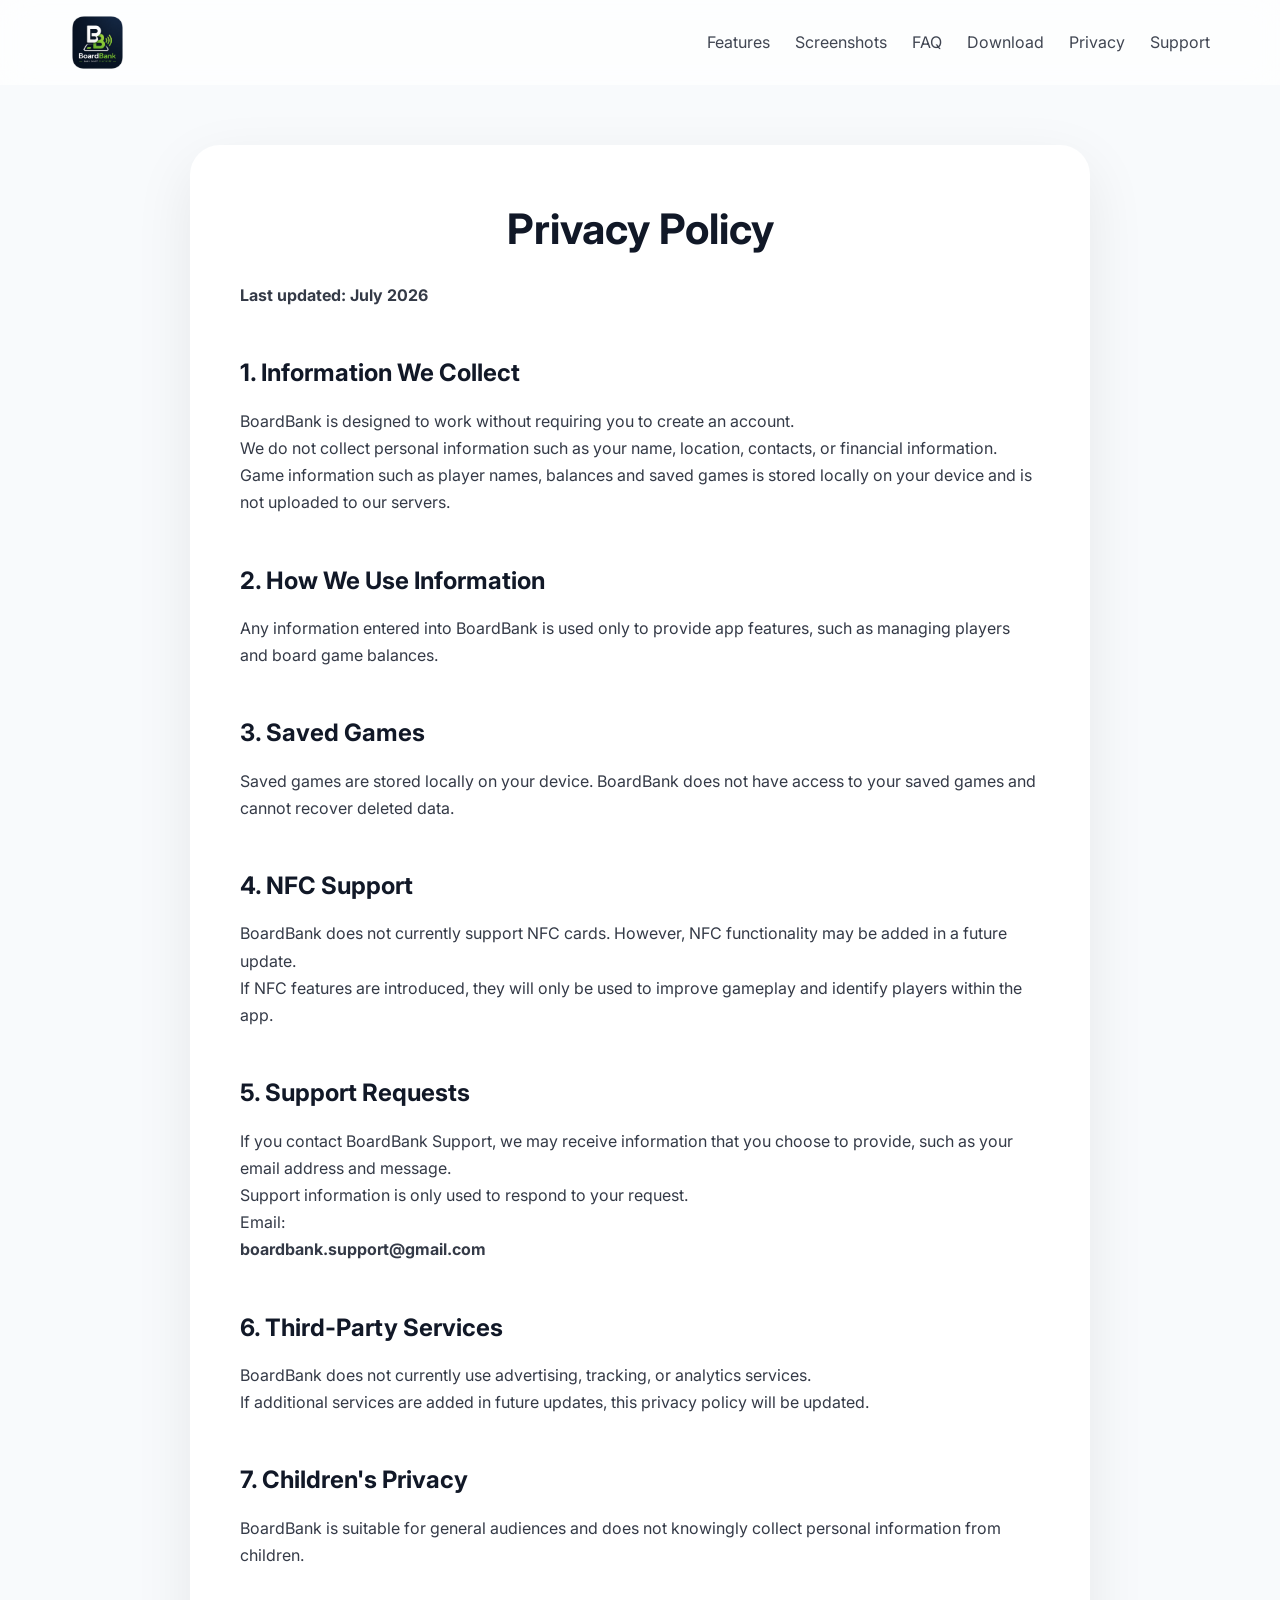
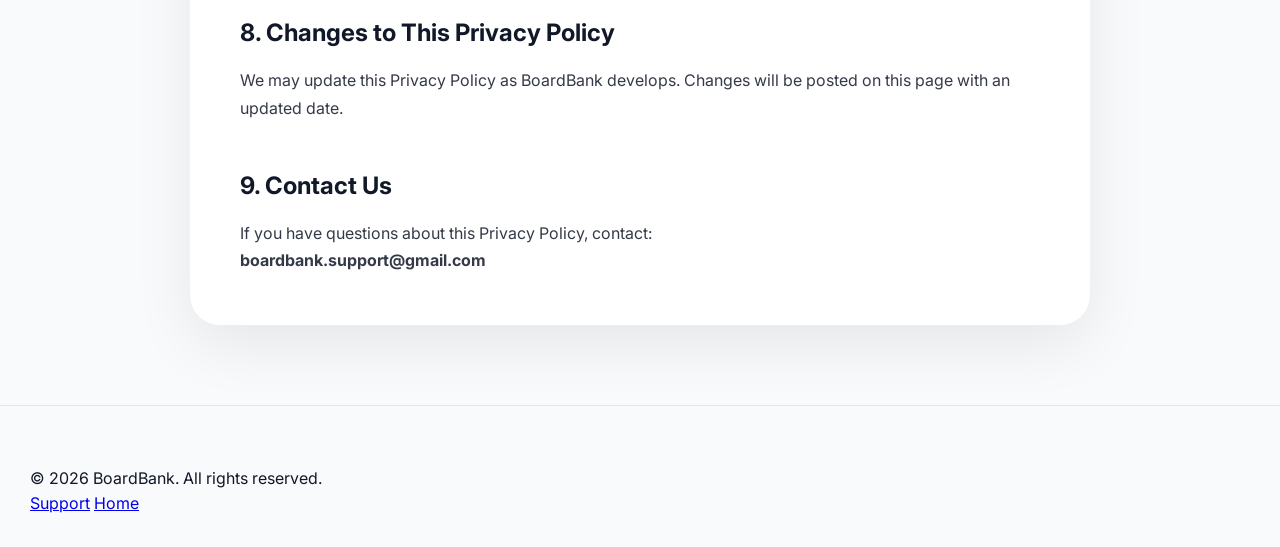
==== privacy.html @ 0665ed44 "Clean and optimise website CSS" ====
<!DOCTYPE html>
<html lang="en">

<head>

    <meta charset="UTF-8">
    <meta name="viewport" content="width=device-width, initial-scale=1.0">

    <title>Privacy Policy • BoardBank</title>

    <link rel="icon" type="image/png" href="Images/favicon.png">

    <link rel="stylesheet" href="styles.css">

    <link rel="preconnect" href="https://fonts.googleapis.com">
    <link href="https://fonts.googleapis.com/css2?family=Inter:wght@400;500;600;700;800&display=swap" rel="stylesheet">

</head>


<body>


<header>

<nav class="navbar">

<div class="logo">

<a href="index.html">
<img src="Images/logo.png" alt="BoardBank Logo">
</a>

</div>


<div class="nav-links">

    <a href="#features">Features</a>

    <a href="#screenshots">Screenshots</a>

    <a href="#faq">FAQ</a>

    <a href="#download">Download</a>

    <a href="privacy.html">Privacy</a>

    <a href="support.html">Support</a>

</div>

</nav>

</header>



<section class="legal-page">


<h1>Privacy Policy</h1>

<p>
<strong>Last updated: July 2026</strong>
</p>


<h2>1. Information We Collect</h2>

<p>
BoardBank is designed to work without requiring you to create an account.
</p>

<p>
We do not collect personal information such as your name, location, contacts, or financial information.
</p>

<p>
Game information such as player names, balances and saved games is stored locally on your device and is not uploaded to our servers.
</p>



<h2>2. How We Use Information</h2>

<p>
Any information entered into BoardBank is used only to provide app features, such as managing players and board game balances.
</p>



<h2>3. Saved Games</h2>

<p>
Saved games are stored locally on your device. BoardBank does not have access to your saved games and cannot recover deleted data.
</p>



<h2>4. NFC Support</h2>

<p>
BoardBank does not currently support NFC cards. However, NFC functionality may be added in a future update.
</p>

<p>
If NFC features are introduced, they will only be used to improve gameplay and identify players within the app.
</p>



<h2>5. Support Requests</h2>

<p>
If you contact BoardBank Support, we may receive information that you choose to provide, such as your email address and message.
</p>

<p>
Support information is only used to respond to your request.
</p>

<p>
Email:
<br>
<strong>boardbank.support@gmail.com</strong>
</p>



<h2>6. Third-Party Services</h2>

<p>
BoardBank does not currently use advertising, tracking, or analytics services.
</p>

<p>
If additional services are added in future updates, this privacy policy will be updated.
</p>



<h2>7. Children's Privacy</h2>

<p>
BoardBank is suitable for general audiences and does not knowingly collect personal information from children.
</p>



<h2>8. Changes to This Privacy Policy</h2>

<p>
We may update this Privacy Policy as BoardBank develops. Changes will be posted on this page with an updated date.
</p>



<h2>9. Contact Us</h2>

<p>
If you have questions about this Privacy Policy, contact:
</p>

<p>
<strong>boardbank.support@gmail.com</strong>
</p>


</section>



<footer>

<p>
© 2026 BoardBank. All rights reserved.
</p>

<a href="support.html">Support</a>

<a href="index.html">Home</a>

</footer>



</body>

</html>
---- styles.css ----
/* ===================================
   BoardBank Website Styles
   =================================== */


/* ===================================
   Reset & Base
   =================================== */

* {
    box-sizing: border-box;
    margin: 0;
    padding: 0;
}


html {
    scroll-behavior: smooth;
}


body {

    font-family: "Inter", sans-serif;

    background: #f8fafc;

    color: #111827;

    line-height: 1.6;

}



/* ===================================
   Navigation
   =================================== */


header {

    position: sticky;

    top: 0;

    z-index: 10;

    backdrop-filter: blur(15px);

    background: rgba(255, 255, 255, 0.7);

}



.navbar {

    max-width: 1200px;

    margin: auto;

    padding: 20px 30px;

    height: 85px;

    display: flex;

    justify-content: space-between;

    align-items: center;

}



.logo img {

    height: 55px;

    width: auto;

    max-width: 180px;

    object-fit: contain;

    display: block;

    transition: transform 0.3s ease;

}



.logo img:hover {

    transform: scale(1.05);

}



.nav-links {

    display: flex;

    gap: 25px;

}



.nav-links a {

    text-decoration: none;

    color: inherit;

    opacity: 0.8;

    transition: opacity 0.2s ease;

}



.nav-links a:hover {

    opacity: 1;

}




/* ===================================
   Hero Section
   =================================== */


.hero {

    max-width: 1200px;

    margin: auto;

    padding: 100px 30px;

    display: flex;

    align-items: center;

    justify-content: space-between;

    gap: 60px;

}



.hero-text {

    max-width: 600px;

}



.hero h1 {

    font-size: clamp(40px, 6vw, 72px);

    line-height: 1.05;

    font-weight: 800;

}



.hero p {

    margin-top: 25px;

    font-size: 20px;

    opacity: 0.75;

}




/* ===================================
   Buttons
   =================================== */


.buttons {

    margin-top: 40px;

    display: flex;

    gap: 15px;

}



.button {

    padding: 14px 25px;

    border-radius: 999px;

    text-decoration: none;

    font-weight: 600;

    transition: 0.3s ease;

}



.primary {

    background: #00c853;

    color: white;

}



.primary:hover {

    transform: translateY(-3px);

}



.secondary {

    border: 1px solid #d1d5db;

    color: inherit;

}




/* ===================================
   App Screenshot Phone
   =================================== */


.phone {

    width: 280px;

    border-radius: 35px;

    overflow: hidden;

    box-shadow: 0 30px 80px rgba(0,0,0,0.25);

    animation: float 4s ease-in-out infinite;

}



.phone img {

    width: 100%;

    display: block;

    border-radius: 35px;

}



@keyframes float {

    0% {

        transform: translateY(0);

    }


    50% {

        transform: translateY(-15px);

    }


    100% {

        transform: translateY(0);

    }

}




/* ===================================
   General Sections
   =================================== */


section {

    max-width: 1200px;

    margin: auto;

    padding: 80px 30px;

}



section h2 {

    font-size: 42px;

    margin-bottom: 40px;

}




/* ===================================
   Feature Cards
   =================================== */


.feature-grid {

    display: grid;

    grid-template-columns: repeat(auto-fit, minmax(250px, 1fr));

    gap: 25px;

}



.card {

    padding: 30px;

    border-radius: 25px;

    background: white;

    color: #111827;

    transition: 0.3s ease;

}



.card:hover {

    transform: translateY(-5px);

}




/* ===================================
   Screenshot Gallery
   =================================== */


.screenshot-gallery {

    display: flex;

    gap: 30px;

    overflow-x: auto;

    padding: 10px 5px 30px;

    scroll-snap-type: x mandatory;

}



.screenshot-gallery::-webkit-scrollbar {

    height: 10px;

}



.screenshot-card {

    flex: 0 0 220px;

    scroll-snap-align: start;

    border-radius: 30px;

    overflow: hidden;

    box-shadow: 0 20px 50px rgba(0,0,0,0.15);

    transition: transform 0.3s ease;

}



.screenshot-card:hover {

    transform: translateY(-8px);

}



.screenshot-card img {

    width: 100%;

    display: block;

    border-radius: 30px;

}



.scroll-hint {

    opacity: 0.6;

    margin-bottom: 25px;

    font-size: 14px;

}




/* ===================================
   Download Section
   =================================== */


.download-section {

    text-align: center;

    padding-top: 100px;

    padding-bottom: 100px;

}



.download-buttons {

    display: flex;

    justify-content: center;

    gap: 20px;

    margin-top: 40px;

    flex-wrap: wrap;

}



.store-button {

    display: flex;

    align-items: center;

    gap: 15px;

    padding: 15px 25px;

    border-radius: 18px;

    background: #111827;

    color: white;

    text-decoration: none;

    min-width: 200px;

    transition: transform 0.3s ease;

}



.store-button:hover {

    transform: translateY(-5px);

}



.store-button small {

    display: block;

    font-size: 12px;

    opacity: 0.8;

}



.store-button strong {

    display: block;

    font-size: 20px;

}



.store-icon {

    font-size: 32px;

}


/* ===================================
   Support Form
   =================================== */


.support-form {

    display: flex;

    flex-direction: column;

    gap: 18px;

    max-width: 700px;

    margin-top: 40px;

}



.support-form input,
.support-form textarea {

    padding: 16px;

    border-radius: 15px;

    border: 1px solid #d1d5db;

    font-family: inherit;

    font-size: 16px;

}



.support-form textarea {

    resize: vertical;

    min-height: 180px;

}



.support-form button {

    width: fit-content;

    cursor: pointer;

    border: none;

}




/* ===================================
   Thank You Page
   =================================== */


.thanks-page {

    min-height: 75vh;

    display: flex;

    justify-content: center;

    align-items: center;

    padding: 40px;

}



.thanks-card {

    max-width: 600px;

    text-align: center;

    padding: 50px;

    border-radius: 30px;

    background: white;

    box-shadow: 0 20px 60px rgba(0,0,0,0.12);

}



.checkmark {

    width: 90px;

    height: 90px;

    margin: 0 auto 30px;

    border-radius: 50%;

    background: #00c853;

    color: white;

    font-size: 50px;

    display: flex;

    justify-content: center;

    align-items: center;

    animation: pop 0.5s ease;

}



.thanks-card h1 {

    margin-bottom: 20px;

}



.thanks-card p {

    margin-bottom: 35px;

    opacity: .8;

}



@keyframes pop {

    0% {

        transform: scale(.2);

        opacity: 0;

    }


    100% {

        transform: scale(1);

        opacity: 1;

    }

}




/* ===================================
   Privacy / Legal Pages
   =================================== */


.legal-page {

    max-width: 900px;

    margin: 60px auto;

    padding: 50px;

    background: white;

    border-radius: 30px;

    box-shadow: 0 20px 60px rgba(0,0,0,0.08);

}



.legal-page h1 {

    text-align: center;

    font-size: 42px;

    margin-bottom: 20px;

}



.legal-page h2 {

    margin-top: 45px;

    margin-bottom: 15px;

    font-size: 24px;

}



.legal-page p {

    line-height: 1.7;

    opacity: 0.85;

}




/* ===================================
   Footer
   =================================== */


footer {

    margin-top: 80px;

    padding: 60px 30px 30px;

    border-top: 1px solid rgba(0,0,0,0.08);

}



.footer-container {

    max-width: 1100px;

    margin: auto;

    display: grid;

    grid-template-columns: 2fr 1fr 1fr;

    gap: 50px;

}



.footer-brand img {

    height: 45px;

    width: auto;

    max-width: 160px;

    object-fit: contain;

}



.footer-brand p {

    margin-top: 15px;

    opacity: .7;

}



.footer-links,
.footer-contact {

    display: flex;

    flex-direction: column;

    gap: 12px;

}



.footer-links h3,
.footer-contact h3 {

    margin-bottom: 10px;

}



.footer-links a {

    color: inherit;

    text-decoration: none;

    opacity: .75;

}



.footer-links a:hover {

    opacity: 1;

}



.footer-contact p {

    opacity: .75;

}



.footer-bottom {

    max-width: 1100px;

    margin: 40px auto 0;

    padding-top: 25px;

    border-top: 1px solid rgba(0,0,0,0.08);

    text-align: center;

    opacity: .6;

}




/* ===================================
   Dark Mode
   =================================== */


@media (prefers-color-scheme: dark) {


    body {

        background: #0b1220;

        color: white;

    }



    header {

        background: rgba(11,18,32,0.7);

    }



    .card,
    .thanks-card,
    .legal-page {

        background: #161f2e;

        color: white;

    }



    .secondary {

        border-color: #374151;

        color: white;

    }



    .store-button {

        background: white;

        color: #111827;

    }


}




/* ===================================
   Mobile Optimisation
   =================================== */


@media (max-width:700px) {


    .navbar {

        padding: 15px 20px;

        height: auto;

        flex-direction: column;

        gap: 15px;

    }



    .nav-links {

        gap: 15px;

        flex-wrap: wrap;

        justify-content: center;

        font-size: 14px;

    }



    .logo img {

        height: 45px;

    }



    .hero {

        flex-direction: column;

        text-align: center;

        padding: 60px 20px;

        gap: 40px;

    }



    .hero h1 {

        font-size: 42px;

    }



    .hero p {

        font-size: 18px;

    }



    .buttons {

        flex-direction: column;

        align-items: center;

    }



    .button {

        width: 100%;

        max-width: 300px;

        text-align: center;

    }



    section {

        padding: 60px 20px;

    }



    section h2 {

        font-size: 32px;

        text-align: center;

    }



    .feature-grid {

        grid-template-columns: 1fr;

    }



    .card {

        padding: 25px;

    }



    .screenshot-card {

        flex: 0 0 230px;

    }



    .store-button {

        width: 100%;

        max-width: 300px;

    }



    .footer-container {

        grid-template-columns: 1fr;

        text-align: center;

    }



    .footer-brand img {

        margin: auto;

    }



    .legal-page {

        margin: 30px 20px;

        padding: 30px 25px;

        border-radius: 20px;

    }



    .legal-page h1 {

        font-size: 34px;

    }



    .legal-page h2 {

        font-size: 21px;

    }


}
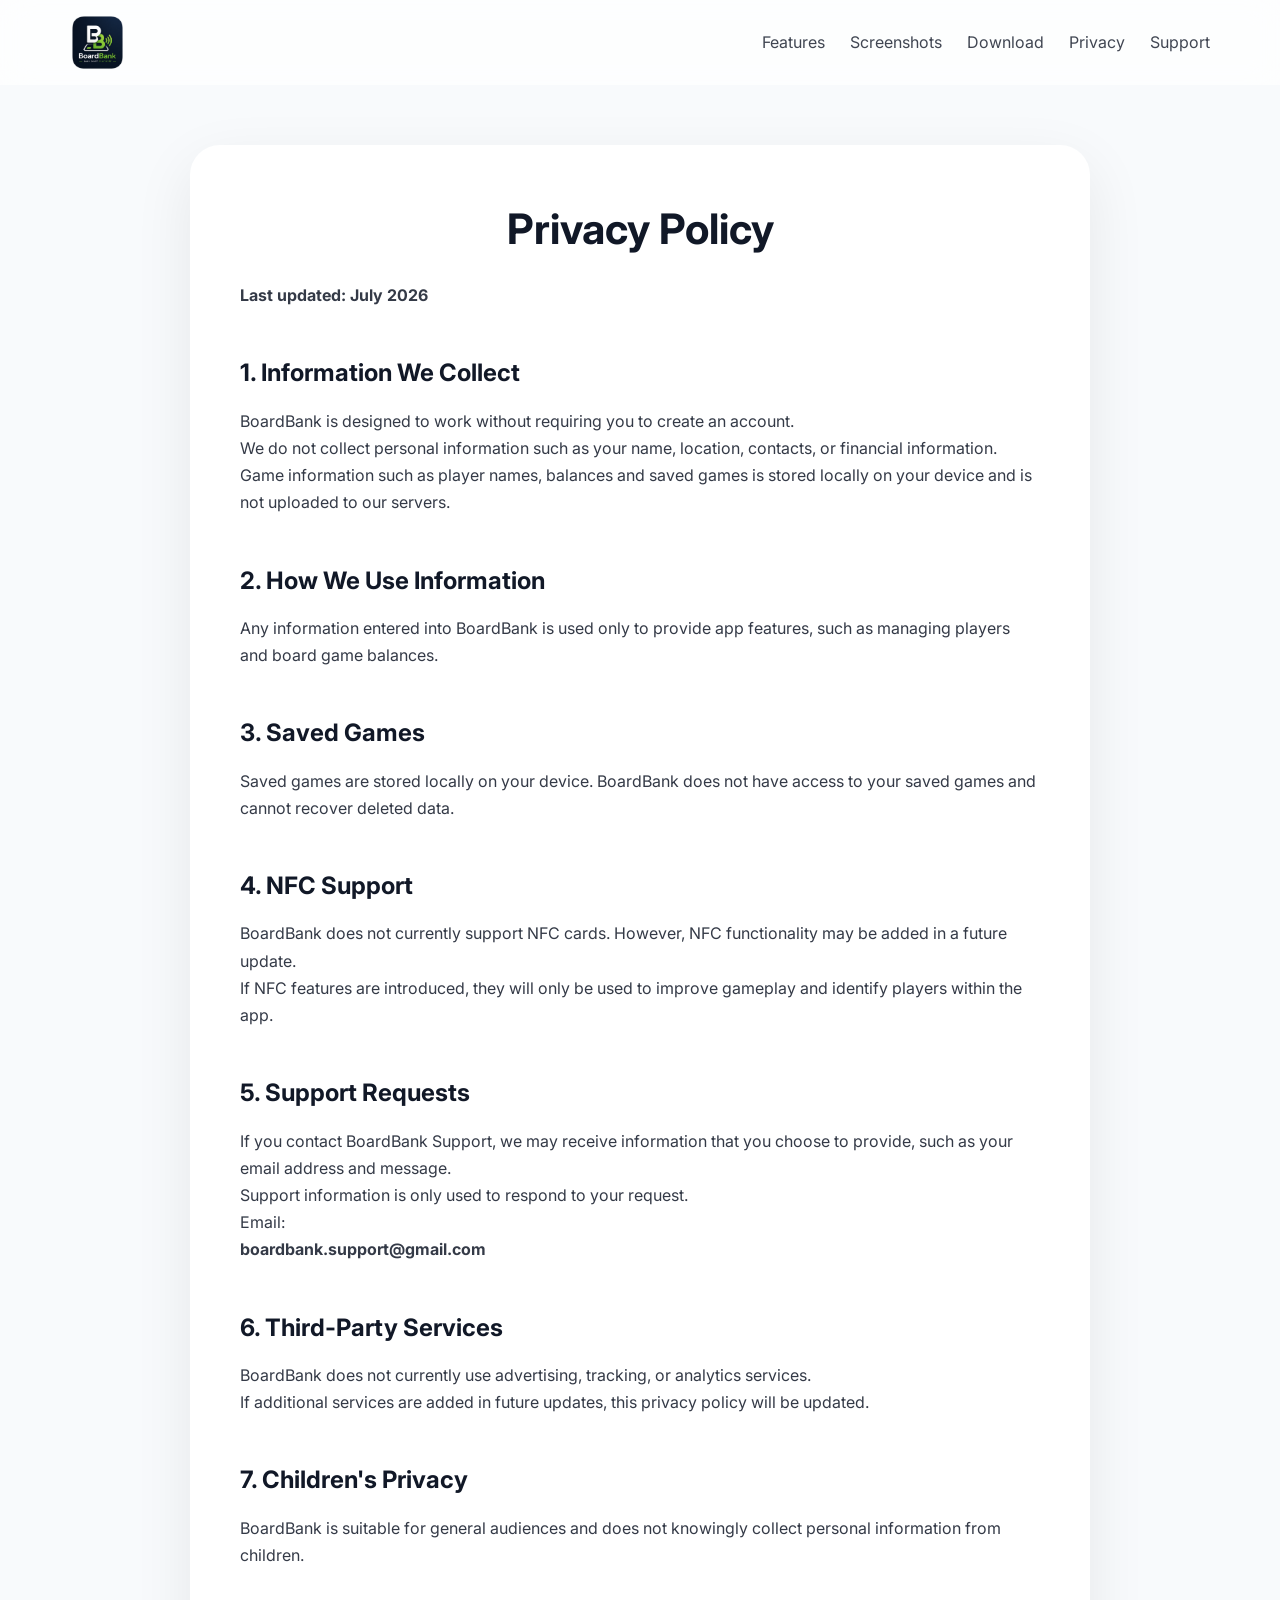
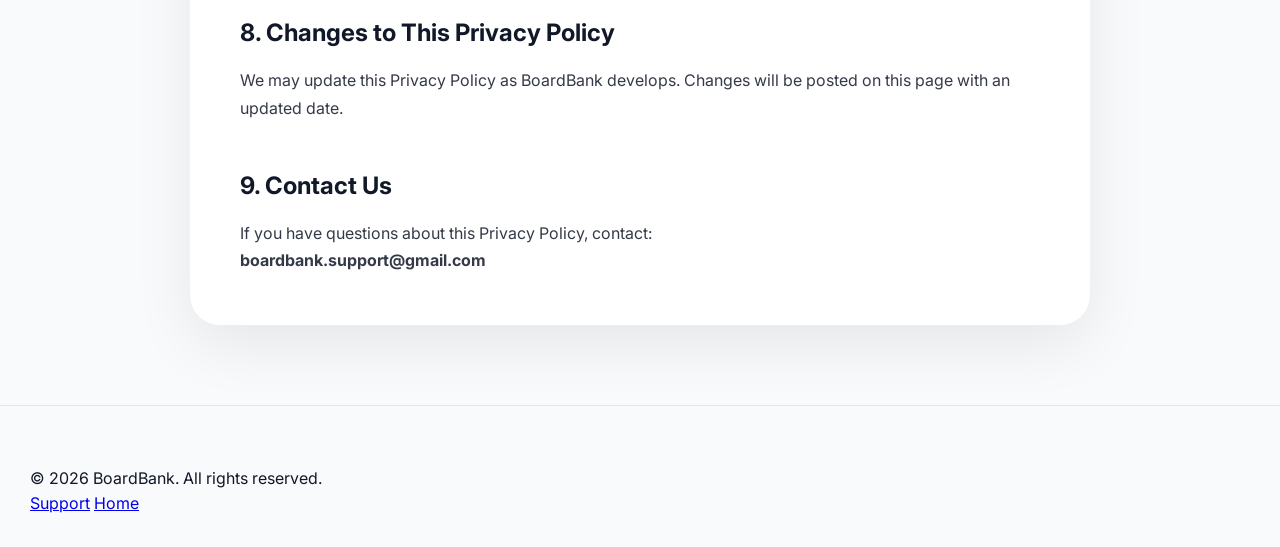
==== commit fa3a53e4: "Fix navigation bar" ====
--- a/privacy.html
+++ b/privacy.html
@@ -36,17 +36,11 @@
 
 <div class="nav-links">
 
-    <a href="#features">Features</a>
-
-    <a href="#screenshots">Screenshots</a>
-
-    <a href="#faq">FAQ</a>
-
-    <a href="#download">Download</a>
-
-    <a href="privacy.html">Privacy</a>
-
-    <a href="support.html">Support</a>
+<a href="index.html#features">Features</a>
+<a href="index.html#screenshots">Screenshots</a>
+<a href="index.html#download">Download</a>
+<a href="privacy.html">Privacy</a>
+<a href="support.html">Support</a>
 
 </div>
 
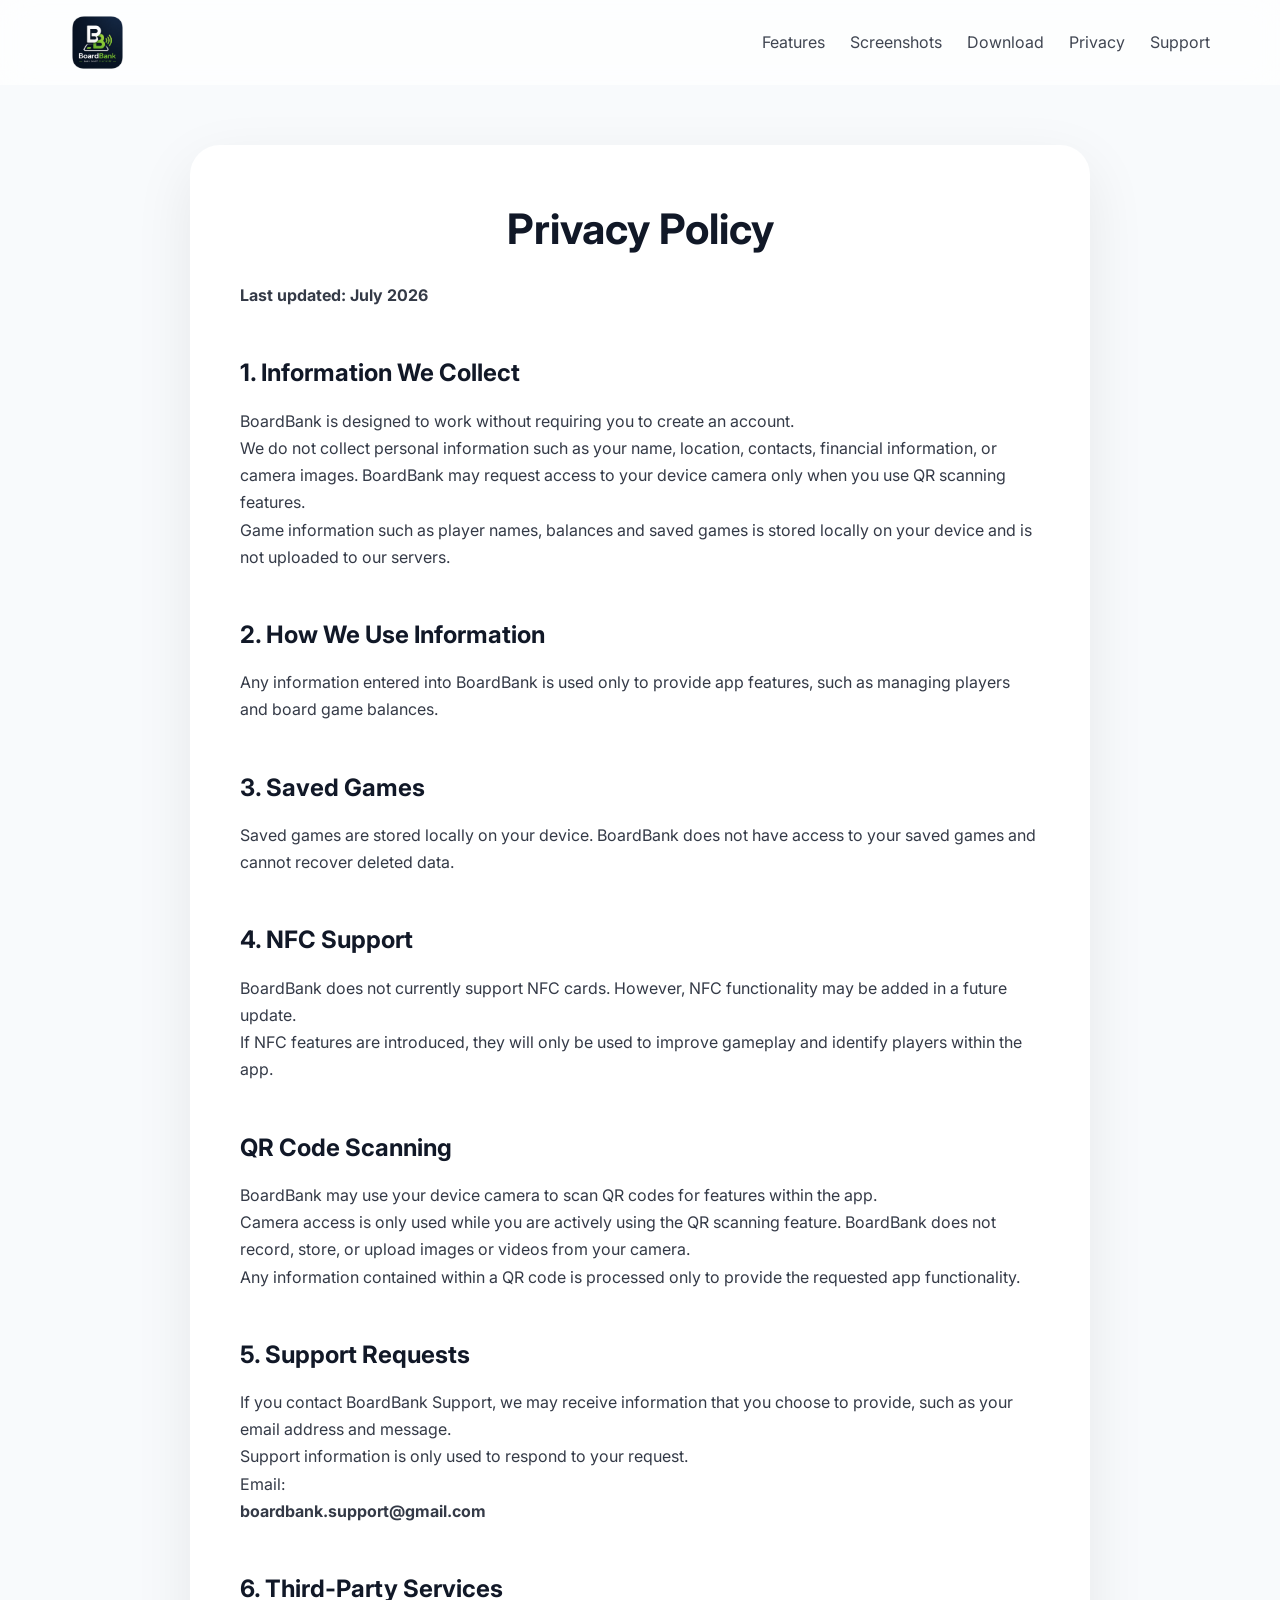
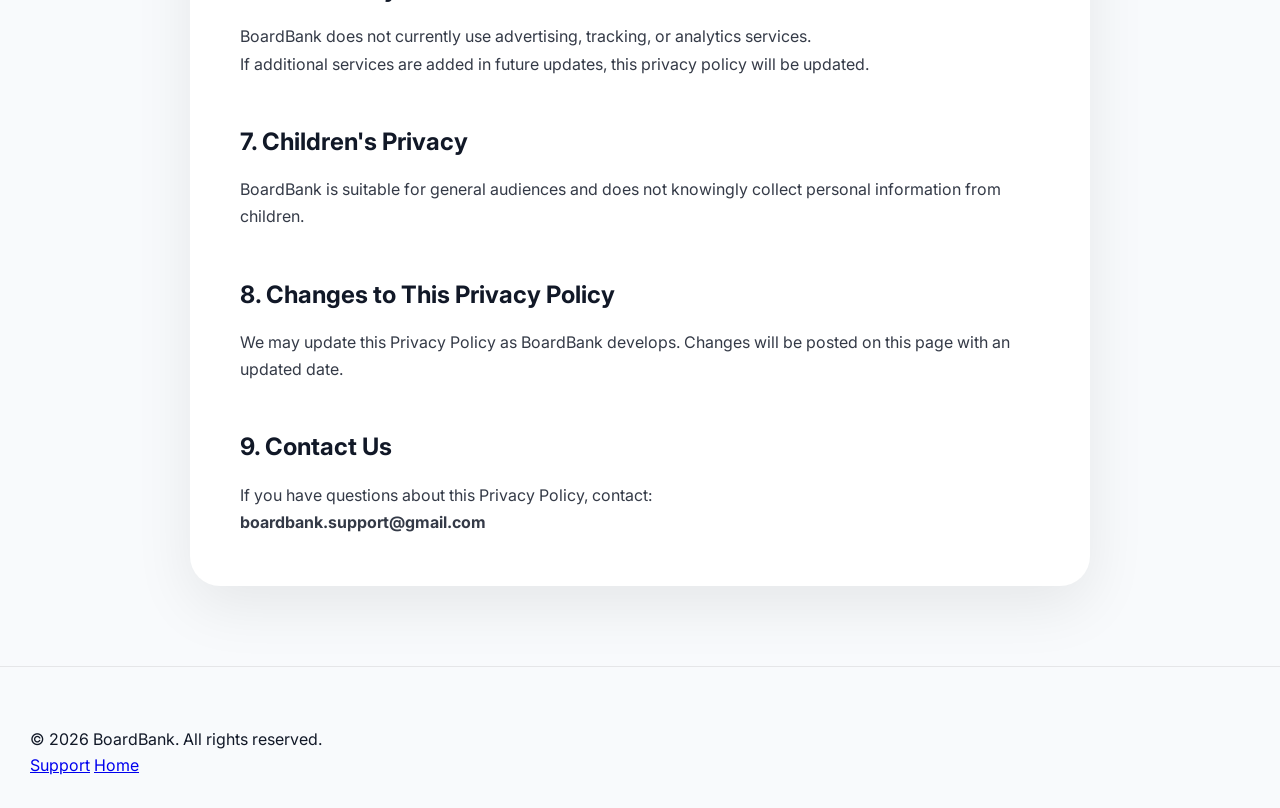
==== commit 7e4ffa04: "Update privacy policy for QR scanning" ====
--- a/privacy.html
+++ b/privacy.html
@@ -67,7 +67,7 @@
 </p>
 
 <p>
-We do not collect personal information such as your name, location, contacts, or financial information.
+We do not collect personal information such as your name, location, contacts, financial information, or camera images. BoardBank may request access to your device camera only when you use QR scanning features.
 </p>
 
 <p>
@@ -100,6 +100,23 @@
 
 <p>
 If NFC features are introduced, they will only be used to improve gameplay and identify players within the app.
+</p>
+
+
+
+<h2>QR Code Scanning</h2>
+
+<p>
+BoardBank may use your device camera to scan QR codes for features within the app.
+</p>
+
+<p>
+Camera access is only used while you are actively using the QR scanning feature. 
+BoardBank does not record, store, or upload images or videos from your camera.
+</p>
+
+<p>
+Any information contained within a QR code is processed only to provide the requested app functionality.
 </p>
 
 
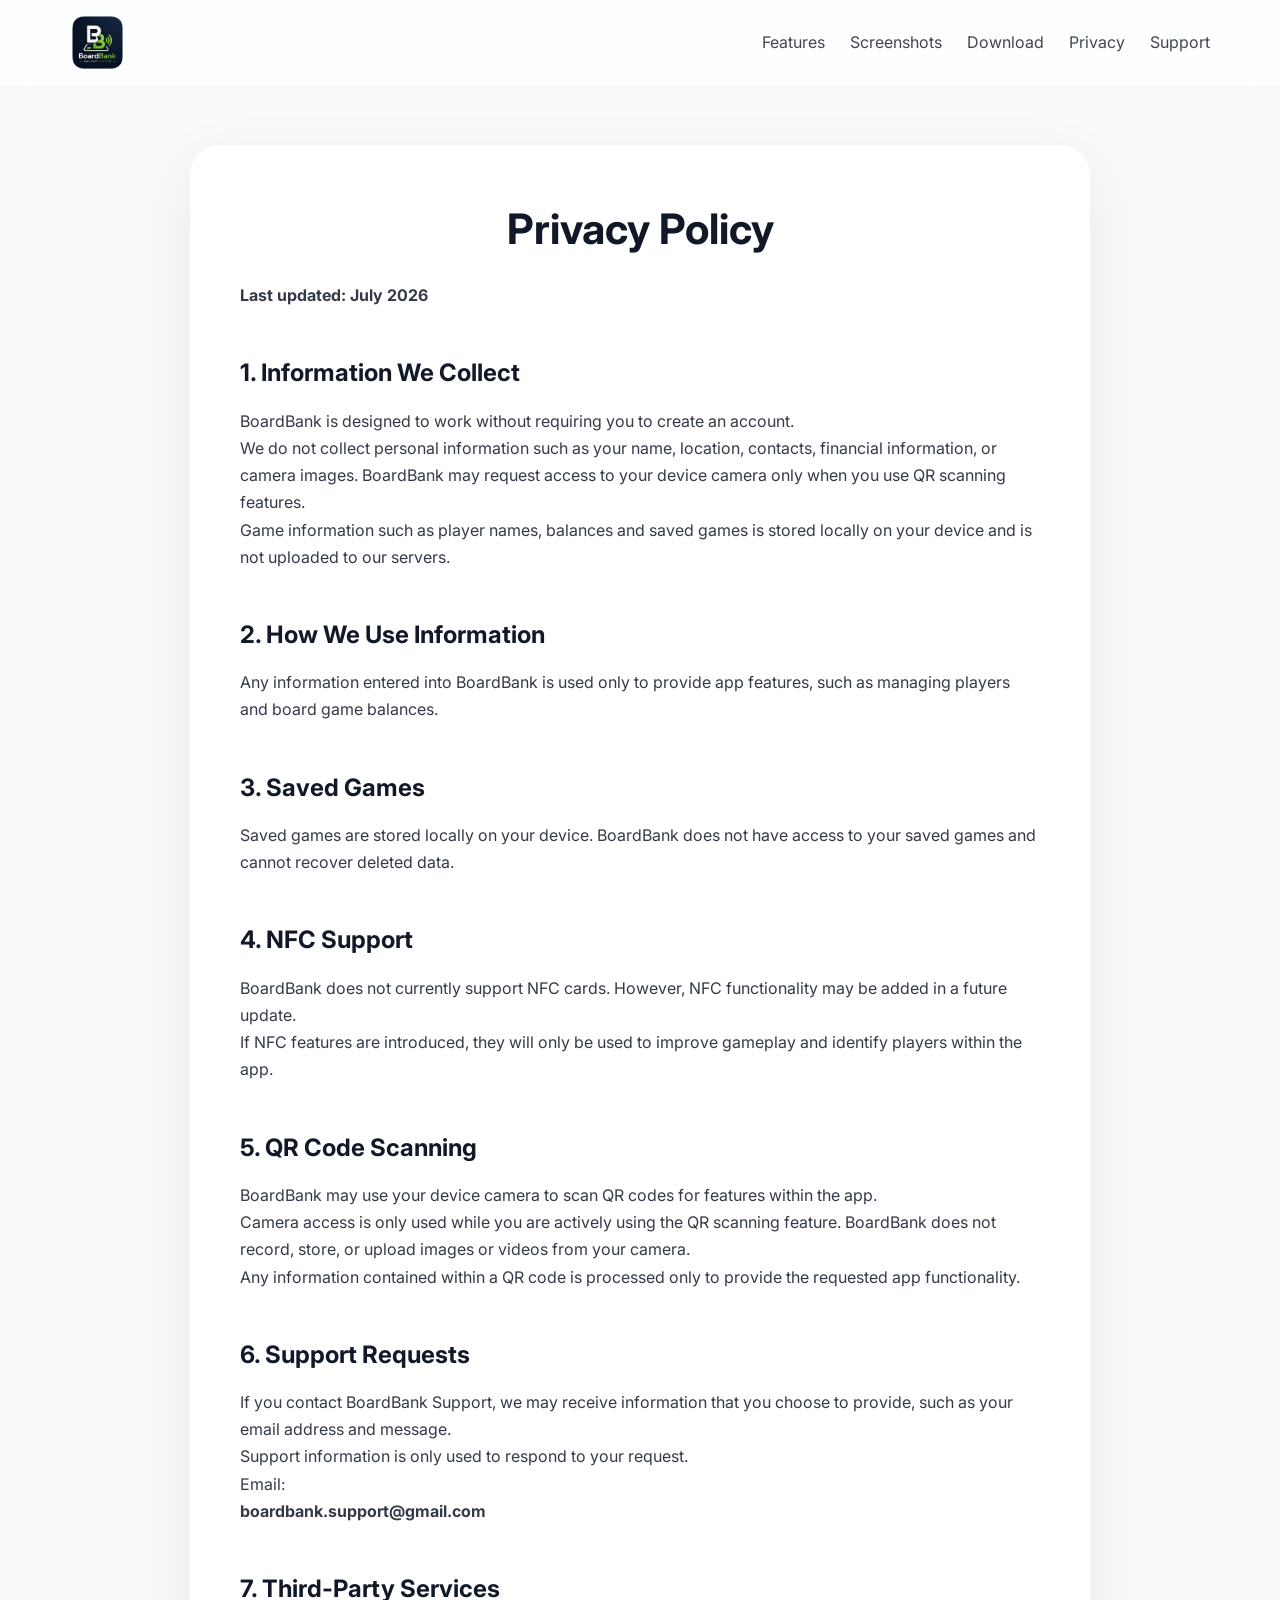
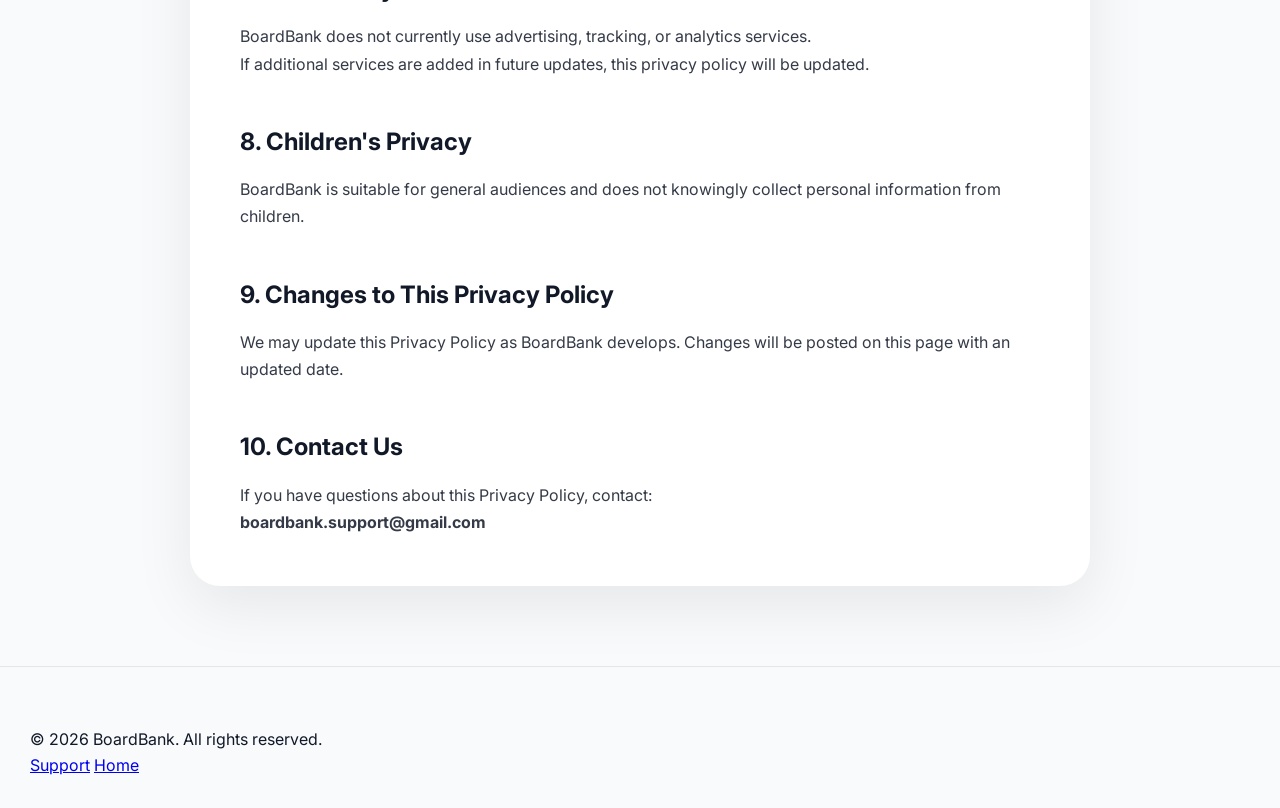
==== commit b547390a: "Update Privacy Policy Issue" ====
--- a/privacy.html
+++ b/privacy.html
@@ -104,7 +104,7 @@
 
 
 
-<h2>QR Code Scanning</h2>
+<h2>5. QR Code Scanning</h2>
 
 <p>
 BoardBank may use your device camera to scan QR codes for features within the app.
@@ -121,7 +121,7 @@
 
 
 
-<h2>5. Support Requests</h2>
+<h2>6. Support Requests</h2>
 
 <p>
 If you contact BoardBank Support, we may receive information that you choose to provide, such as your email address and message.
@@ -139,7 +139,7 @@
 
 
 
-<h2>6. Third-Party Services</h2>
+<h2>7. Third-Party Services</h2>
 
 <p>
 BoardBank does not currently use advertising, tracking, or analytics services.
@@ -151,7 +151,7 @@
 
 
 
-<h2>7. Children's Privacy</h2>
+<h2>8. Children's Privacy</h2>
 
 <p>
 BoardBank is suitable for general audiences and does not knowingly collect personal information from children.
@@ -159,7 +159,7 @@
 
 
 
-<h2>8. Changes to This Privacy Policy</h2>
+<h2>9. Changes to This Privacy Policy</h2>
 
 <p>
 We may update this Privacy Policy as BoardBank develops. Changes will be posted on this page with an updated date.
@@ -167,7 +167,7 @@
 
 
 
-<h2>9. Contact Us</h2>
+<h2>10. Contact Us</h2>
 
 <p>
 If you have questions about this Privacy Policy, contact:
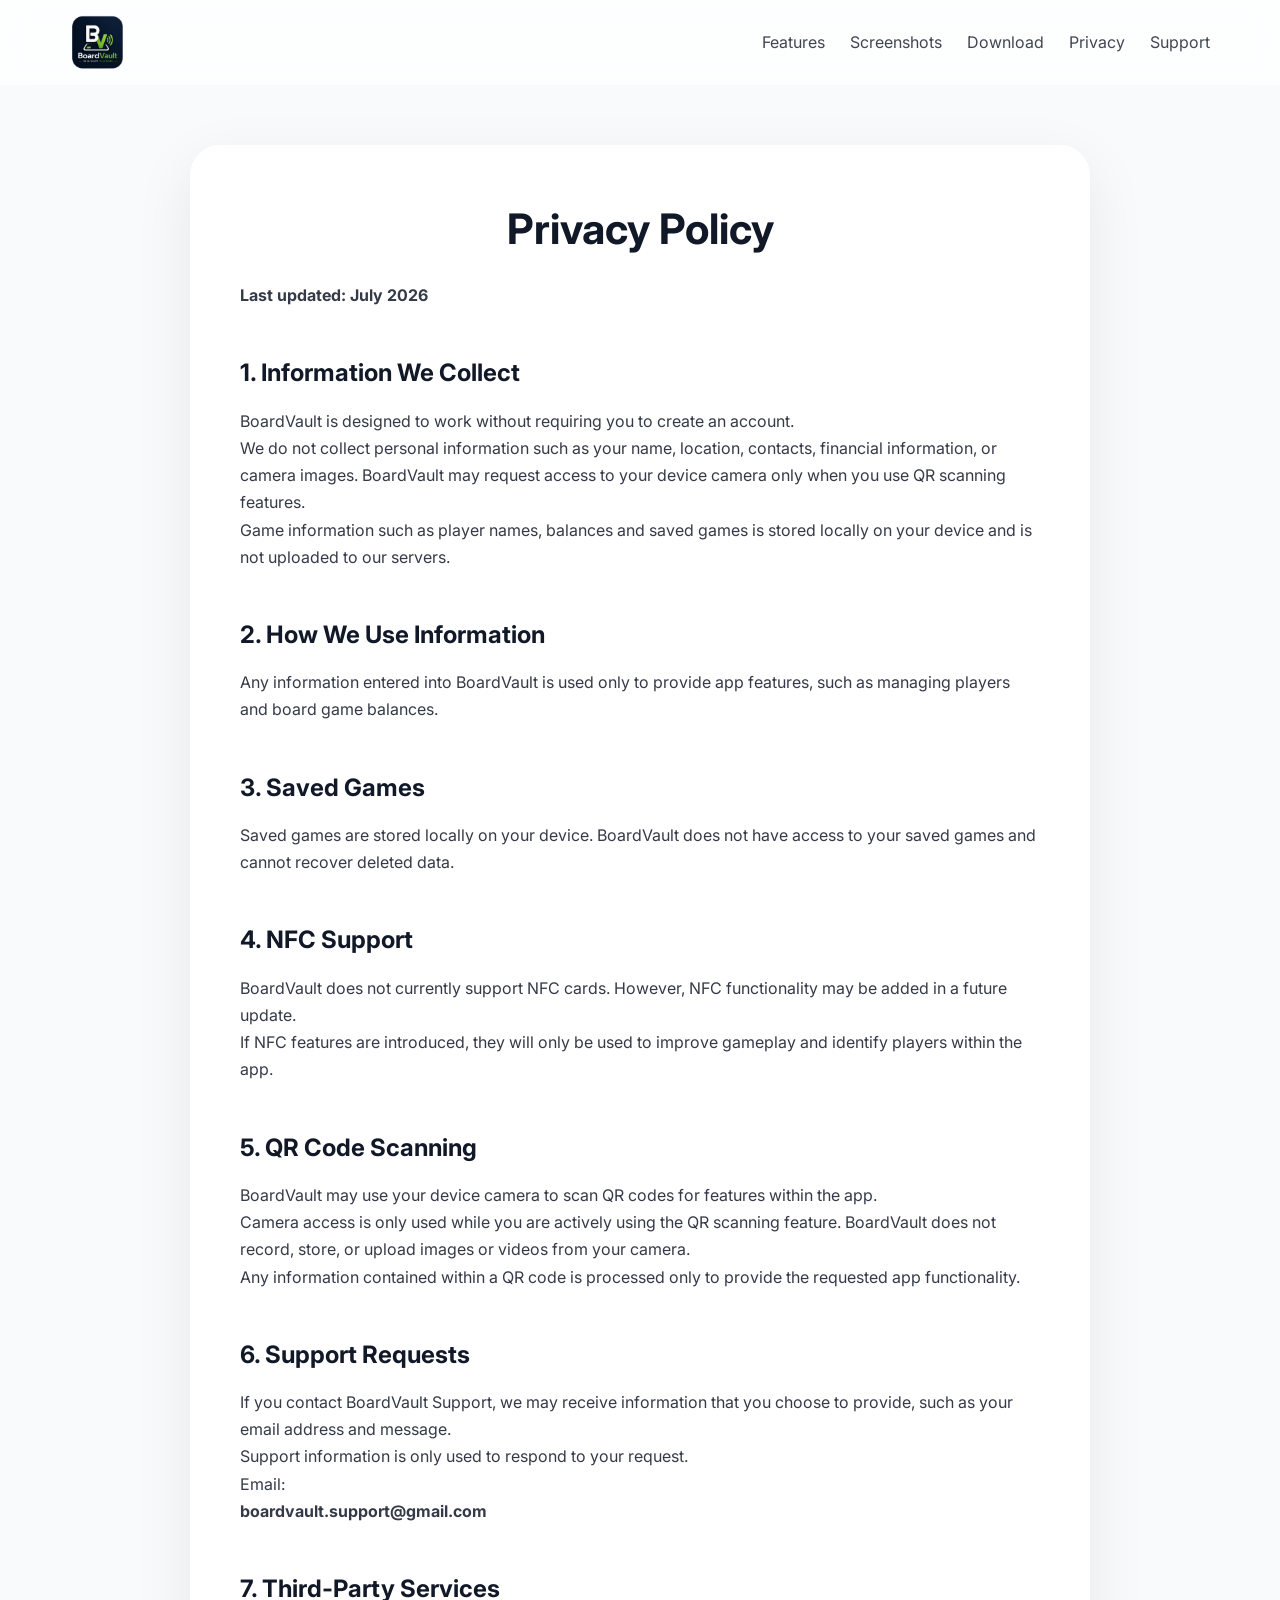
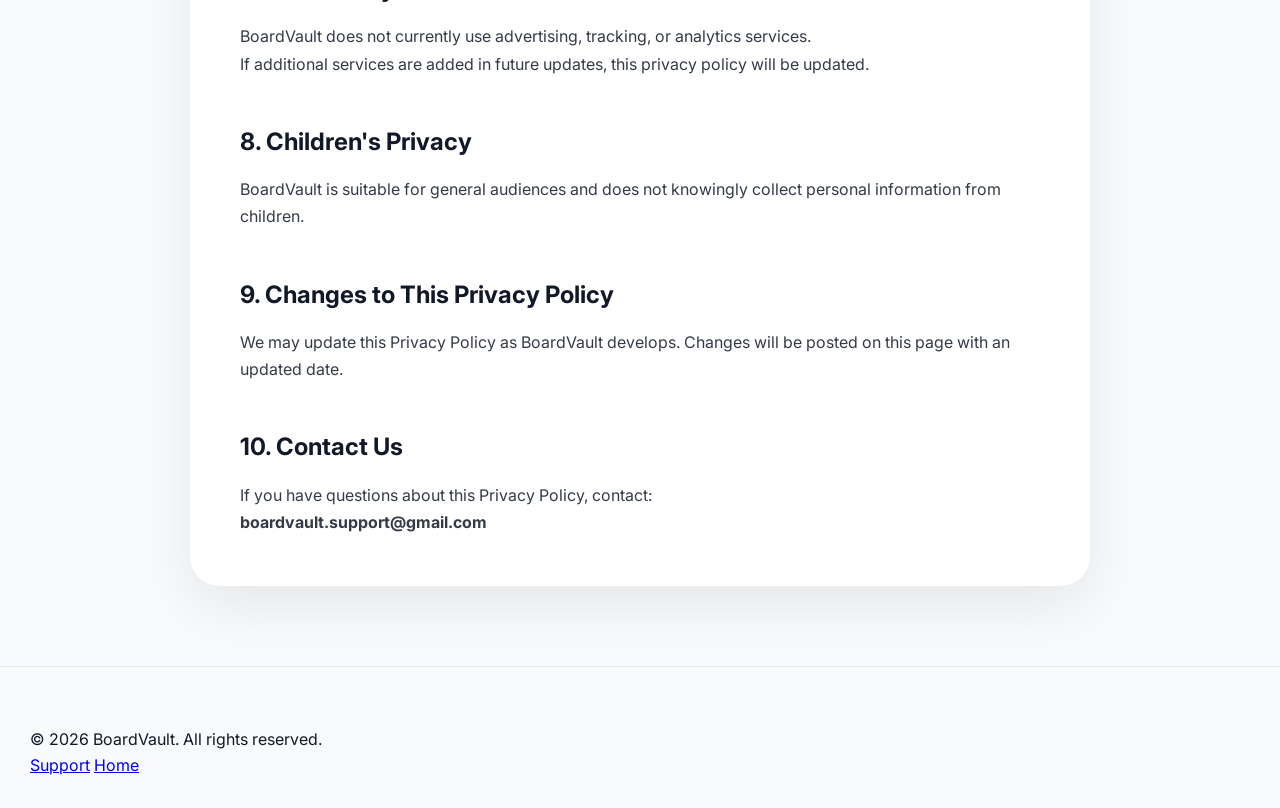
==== commit 2d9038a0: "Rebranding" ====
--- a/privacy.html
+++ b/privacy.html
@@ -6,7 +6,7 @@
     <meta charset="UTF-8">
     <meta name="viewport" content="width=device-width, initial-scale=1.0">
 
-    <title>Privacy Policy • BoardBank</title>
+    <title>Privacy Policy • BoardVault</title>
 
     <link rel="icon" type="image/png" href="Images/favicon.png">
 
@@ -28,7 +28,7 @@
 <div class="logo">
 
 <a href="index.html">
-<img src="Images/logo.png" alt="BoardBank Logo">
+<img src="Images/updated_logo.png" alt="BoardVault Logo">
 </a>
 
 </div>
@@ -63,11 +63,11 @@
 <h2>1. Information We Collect</h2>
 
 <p>
-BoardBank is designed to work without requiring you to create an account.
-</p>
-
-<p>
-We do not collect personal information such as your name, location, contacts, financial information, or camera images. BoardBank may request access to your device camera only when you use QR scanning features.
+BoardVault is designed to work without requiring you to create an account.
+</p>
+
+<p>
+We do not collect personal information such as your name, location, contacts, financial information, or camera images. BoardVault may request access to your device camera only when you use QR scanning features.
 </p>
 
 <p>
@@ -79,7 +79,7 @@
 <h2>2. How We Use Information</h2>
 
 <p>
-Any information entered into BoardBank is used only to provide app features, such as managing players and board game balances.
+Any information entered into BoardVault is used only to provide app features, such as managing players and board game balances.
 </p>
 
 
@@ -87,7 +87,7 @@
 <h2>3. Saved Games</h2>
 
 <p>
-Saved games are stored locally on your device. BoardBank does not have access to your saved games and cannot recover deleted data.
+Saved games are stored locally on your device. BoardVault does not have access to your saved games and cannot recover deleted data.
 </p>
 
 
@@ -95,7 +95,7 @@
 <h2>4. NFC Support</h2>
 
 <p>
-BoardBank does not currently support NFC cards. However, NFC functionality may be added in a future update.
+BoardVault does not currently support NFC cards. However, NFC functionality may be added in a future update.
 </p>
 
 <p>
@@ -107,12 +107,12 @@
 <h2>5. QR Code Scanning</h2>
 
 <p>
-BoardBank may use your device camera to scan QR codes for features within the app.
+BoardVault may use your device camera to scan QR codes for features within the app.
 </p>
 
 <p>
 Camera access is only used while you are actively using the QR scanning feature. 
-BoardBank does not record, store, or upload images or videos from your camera.
+BoardVault does not record, store, or upload images or videos from your camera.
 </p>
 
 <p>
@@ -124,7 +124,7 @@
 <h2>6. Support Requests</h2>
 
 <p>
-If you contact BoardBank Support, we may receive information that you choose to provide, such as your email address and message.
+If you contact BoardVault Support, we may receive information that you choose to provide, such as your email address and message.
 </p>
 
 <p>
@@ -134,7 +134,7 @@
 <p>
 Email:
 <br>
-<strong>boardbank.support@gmail.com</strong>
+<strong>boardvault.support@gmail.com</strong>
 </p>
 
 
@@ -142,7 +142,7 @@
 <h2>7. Third-Party Services</h2>
 
 <p>
-BoardBank does not currently use advertising, tracking, or analytics services.
+BoardVault does not currently use advertising, tracking, or analytics services.
 </p>
 
 <p>
@@ -154,7 +154,7 @@
 <h2>8. Children's Privacy</h2>
 
 <p>
-BoardBank is suitable for general audiences and does not knowingly collect personal information from children.
+BoardVault is suitable for general audiences and does not knowingly collect personal information from children.
 </p>
 
 
@@ -162,7 +162,7 @@
 <h2>9. Changes to This Privacy Policy</h2>
 
 <p>
-We may update this Privacy Policy as BoardBank develops. Changes will be posted on this page with an updated date.
+We may update this Privacy Policy as BoardVault develops. Changes will be posted on this page with an updated date.
 </p>
 
 
@@ -174,7 +174,7 @@
 </p>
 
 <p>
-<strong>boardbank.support@gmail.com</strong>
+<strong>boardvault.support@gmail.com</strong>
 </p>
 
 
@@ -185,7 +185,7 @@
 <footer>
 
 <p>
-© 2026 BoardBank. All rights reserved.
+© 2026 BoardVault. All rights reserved.
 </p>
 
 <a href="support.html">Support</a>
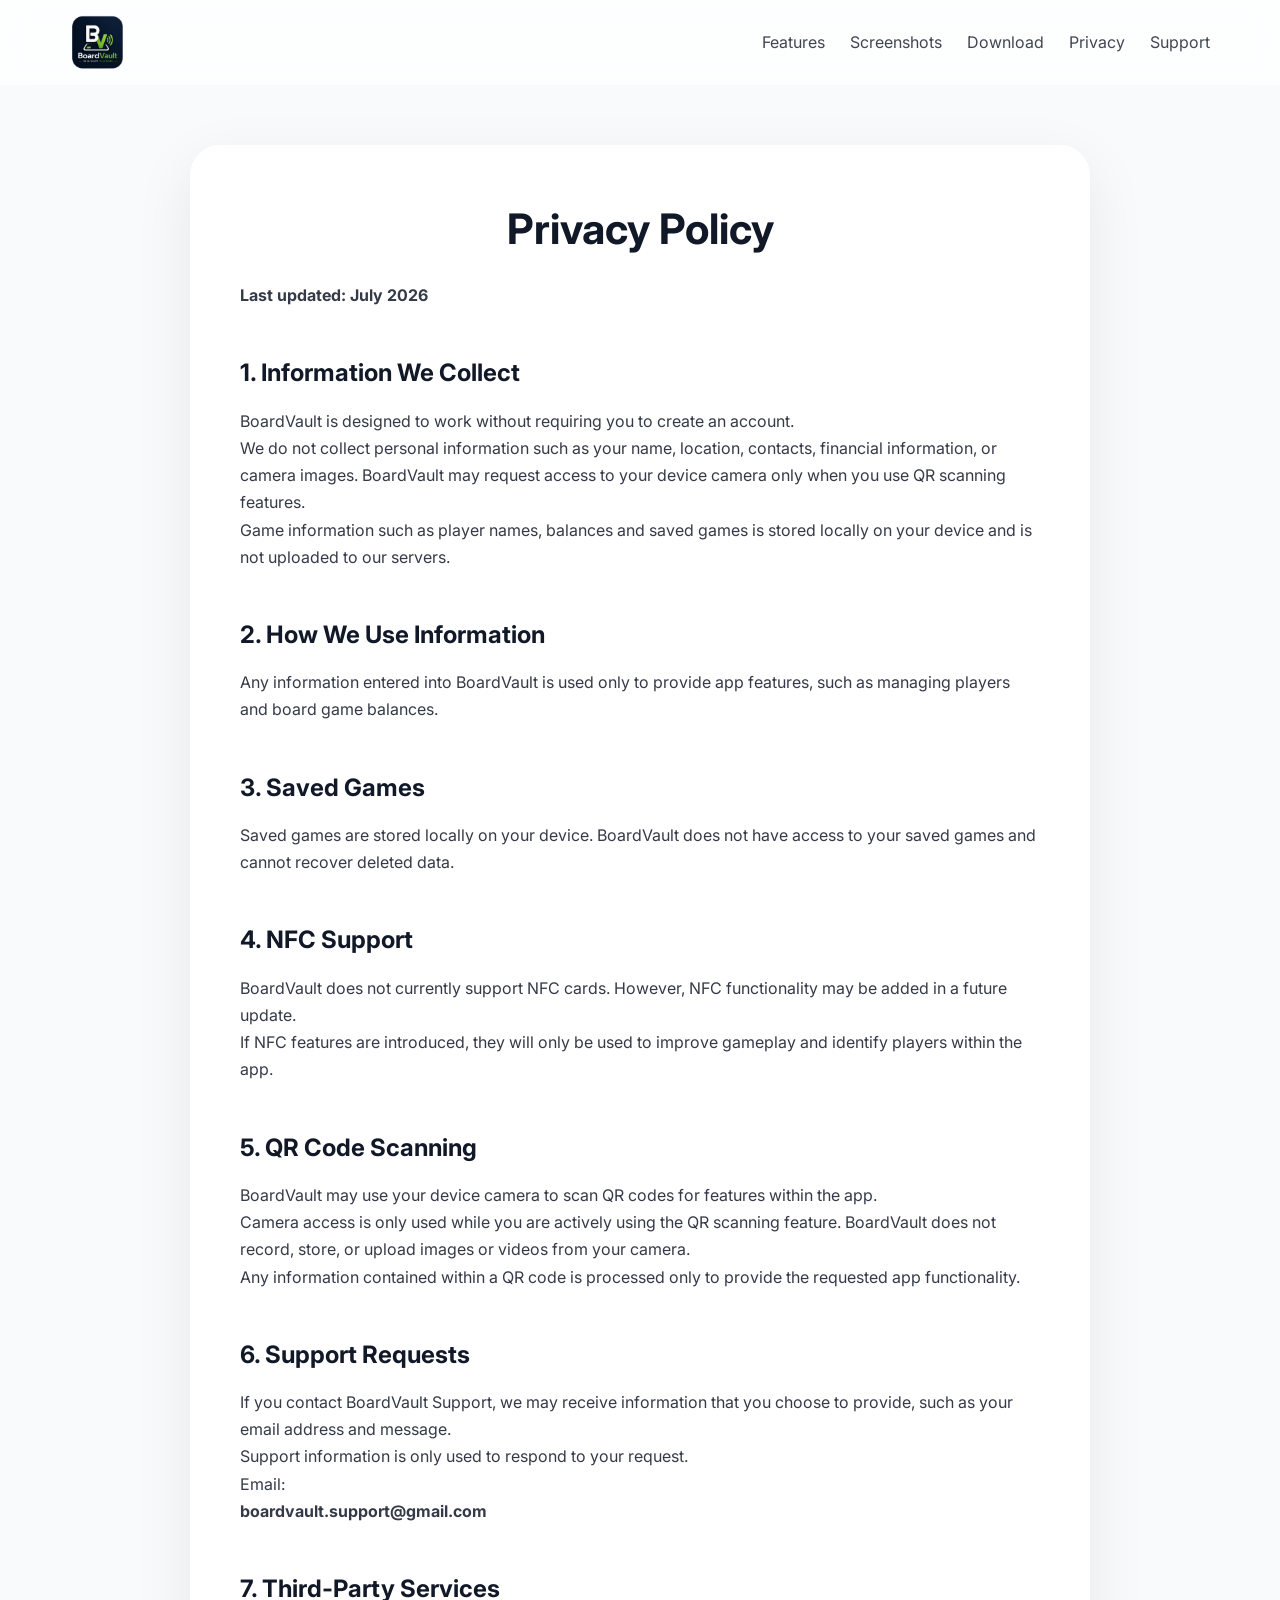
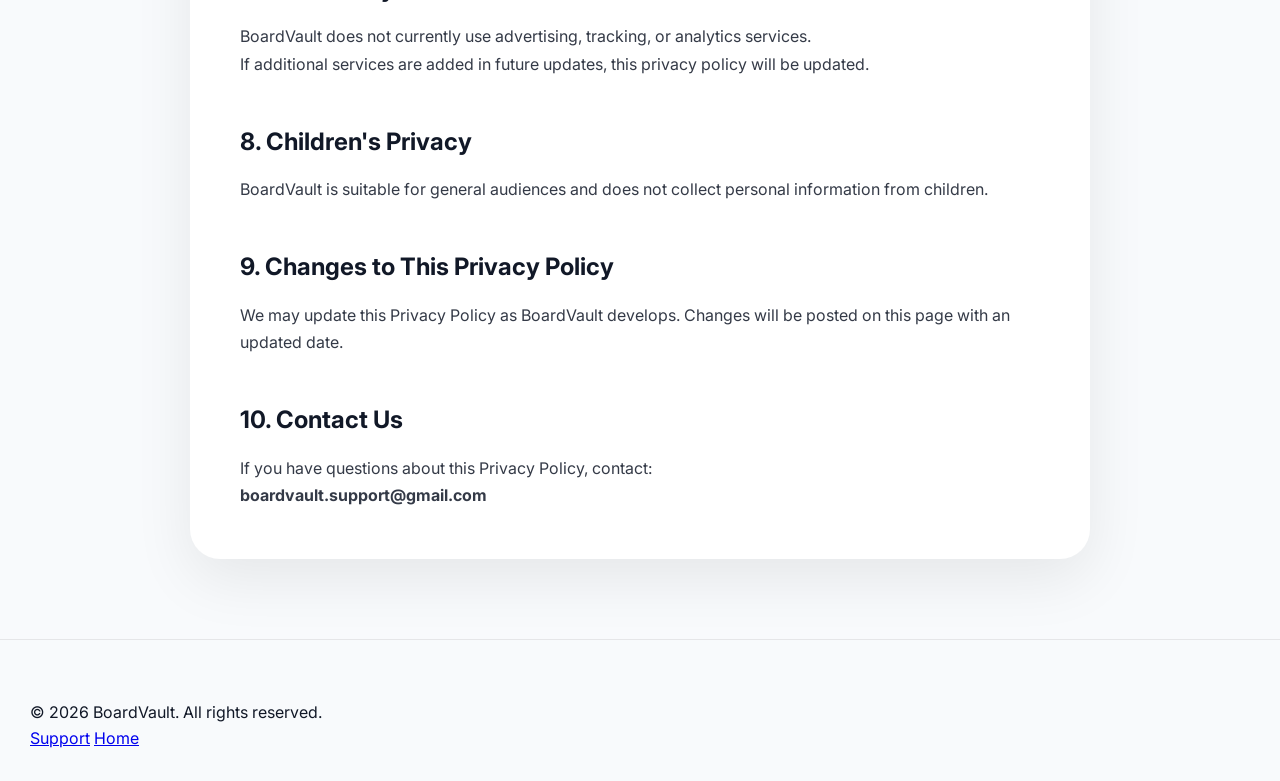
==== commit adfef0fb: "Updated Screenshots" ====
--- a/privacy.html
+++ b/privacy.html
@@ -154,7 +154,7 @@
 <h2>8. Children's Privacy</h2>
 
 <p>
-BoardVault is suitable for general audiences and does not knowingly collect personal information from children.
+BoardVault is suitable for general audiences and does not collect personal information from children.
 </p>
 
 
